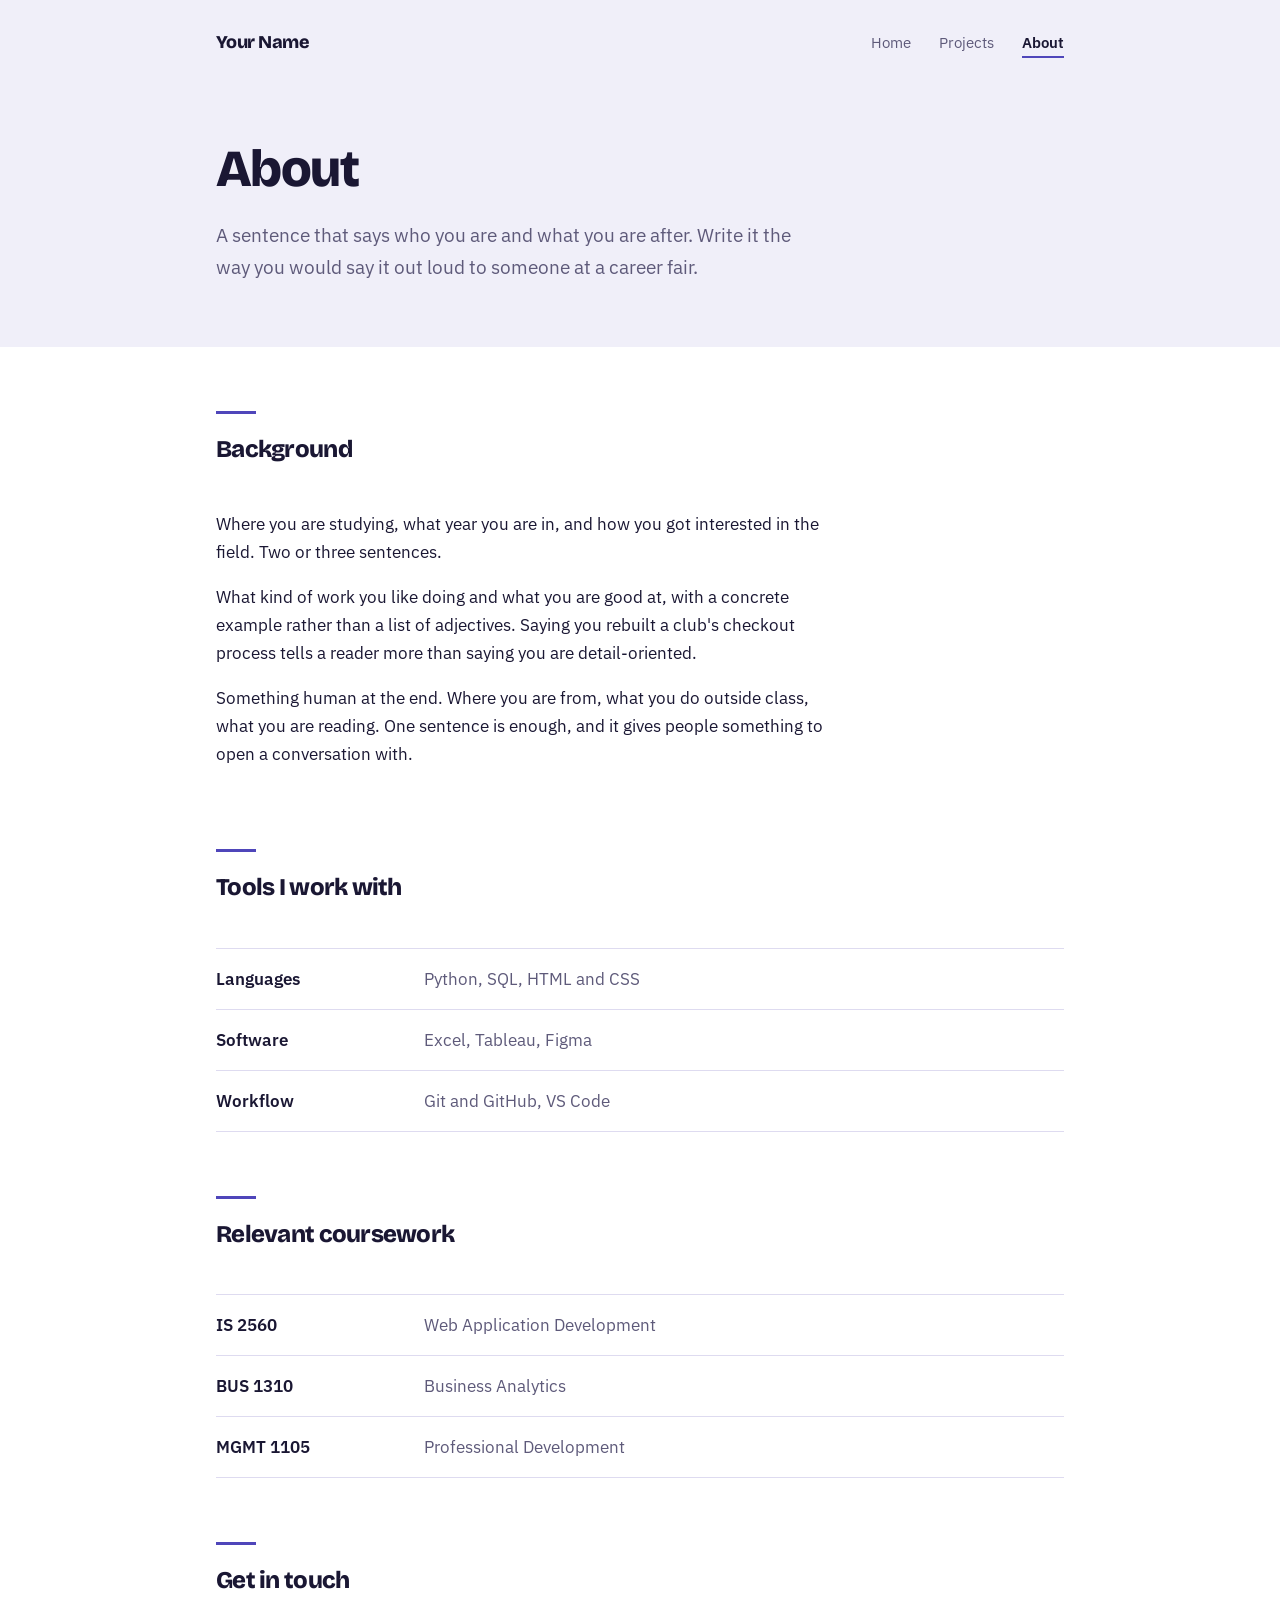
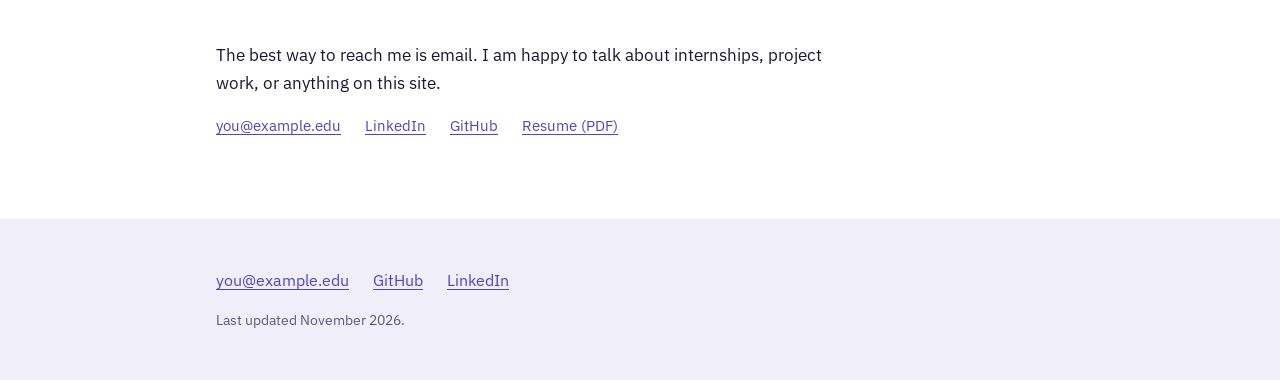
==== about.html @ ae378e98 "Add files via upload" ====
<!DOCTYPE html>
<html lang="en">
<head>
<meta charset="utf-8">
<meta name="viewport" content="width=device-width, initial-scale=1">

<title>About — Your Name</title>
<meta name="description" content="About Your Name, [major] student at [school].">

<link rel="preconnect" href="https://fonts.googleapis.com">
<link rel="preconnect" href="https://fonts.gstatic.com" crossorigin>
<link href="https://fonts.googleapis.com/css2?family=Bricolage+Grotesque:opsz,wght@12..96,600;12..96,700;12..96,800&family=IBM+Plex+Sans:ital,wght@0,400;0,600;1,400&display=swap" rel="stylesheet">
<link rel="stylesheet" href="style.css">
</head>

<body>
<a class="skip" href="#main">Skip to content</a>

<div class="band">
  <div class="wrap">

    <header class="site-header">
      <a class="wordmark" href="index.html">Your Name</a>
      <nav class="site-nav" aria-label="Main">
        <ul>
          <li><a href="index.html">Home</a></li>
          <li><a href="projects.html">Projects</a></li>
          <li><a href="about.html" aria-current="page">About</a></li>
        </ul>
      </nav>
    </header>

    <div class="page-head">
      <h1 class="page-title">About</h1>
      <p class="lede">
        A sentence that says who you are and what you are after. Write it the
        way you would say it out loud to someone at a career fair.
      </p>
    </div>

  </div>
</div>

<main id="main">
  <div class="wrap">

    <section class="section">
      <h2>Background</h2>

      <!-- To add a photo of yourself, upload it to an "images" folder
           and uncomment the line below.
      <img class="portrait" src="images/portrait.jpg" alt="Portrait of Your Name">
      -->

      <p>
        Where you are studying, what year you are in, and how you got
        interested in the field. Two or three sentences.
      </p>
      <p>
        What kind of work you like doing and what you are good at, with a
        concrete example rather than a list of adjectives. Saying you rebuilt a
        club's checkout process tells a reader more than saying you are
        detail-oriented.
      </p>
      <p>
        Something human at the end. Where you are from, what you do outside
        class, what you are reading. One sentence is enough, and it gives people
        something to open a conversation with.
      </p>
    </section>

    <section class="section">
      <h2>Tools I work with</h2>
      <ul class="pairs">
        <li>
          <span class="term">Languages</span>
          <p class="detail">Python, SQL, HTML and CSS</p>
        </li>
        <li>
          <span class="term">Software</span>
          <p class="detail">Excel, Tableau, Figma</p>
        </li>
        <li>
          <span class="term">Workflow</span>
          <p class="detail">Git and GitHub, VS Code</p>
        </li>
      </ul>
    </section>

    <section class="section">
      <h2>Relevant coursework</h2>
      <ul class="pairs">
        <li>
          <span class="term">IS 2560</span>
          <p class="detail">Web Application Development</p>
        </li>
        <li>
          <span class="term">BUS 1310</span>
          <p class="detail">Business Analytics</p>
        </li>
        <li>
          <span class="term">MGMT 1105</span>
          <p class="detail">Professional Development</p>
        </li>
      </ul>
    </section>

    <section class="section">
      <h2>Get in touch</h2>
      <p>
        The best way to reach me is email. I am happy to talk about internships,
        project work, or anything on this site.
      </p>
      <ul class="inline-list">
        <li><a href="mailto:you@example.edu">you@example.edu</a></li>
        <li><a href="https://www.linkedin.com/in/yourusername">LinkedIn</a></li>
        <li><a href="https://github.com/yourusername">GitHub</a></li>
        <li><a href="resume.pdf">Resume (PDF)</a></li>
      </ul>
    </section>

  </div>
</main>

<footer class="band colophon">
  <div class="wrap">
    <ul class="inline-list">
      <li><a href="mailto:you@example.edu">you@example.edu</a></li>
      <li><a href="https://github.com/yourusername">GitHub</a></li>
      <li><a href="https://www.linkedin.com/in/yourusername">LinkedIn</a></li>
    </ul>
    <p>Last updated November 2026.</p>
  </div>
</footer>

</body>
</html>
---- style.css ----
/* ============================================================
   Shared styles for every page.
   Change something here and it updates the whole site.
   ============================================================ */

:root {
  --paper:   #ffffff;
  --surface: #f0eff9;   /* pale lavender, used for the top and bottom bands */
  --ink:     #1a1733;   /* deep indigo, nearly black */
  --muted:   #5e5a7a;
  --rule:    #dedbf0;
  --accent:  #4f46ba;   /* links, nav marker, section rules */
}

@media (prefers-color-scheme: dark) {
  :root {
    --paper:   #141226;
    --surface: #1d1a38;
    --ink:     #ebe9f7;
    --muted:   #a9a4c4;
    --rule:    #322e54;
    --accent:  #a9a2f5;
  }
}

*, *::before, *::after { box-sizing: border-box; }

html { -webkit-text-size-adjust: 100%; scroll-behavior: smooth; }

body {
  margin: 0;
  background: var(--paper);
  color: var(--ink);
  font-family: "IBM Plex Sans", -apple-system, BlinkMacSystemFont, "Segoe UI", sans-serif;
  font-size: 1.0625rem;
  line-height: 1.65;
  -webkit-font-smoothing: antialiased;
}

h1, h2, h3, .wordmark {
  font-family: "Bricolage Grotesque", "IBM Plex Sans", sans-serif;
  letter-spacing: -0.03em;
}

.wrap { max-width: 56rem; margin: 0 auto; padding: 0 1.5rem; }

a { color: var(--accent); text-decoration: underline; text-underline-offset: 0.18em; }
a:hover { text-decoration-thickness: 2px; }
a:focus-visible { outline: 2px solid var(--accent); outline-offset: 3px; border-radius: 2px; }

img { max-width: 100%; height: auto; display: block; }

.skip {
  position: absolute; left: -9999px;
  background: var(--paper); color: var(--ink);
  padding: 0.5rem 0.75rem;
}
.skip:focus { left: 1.5rem; top: 1rem; z-index: 10; }

/* ---- the tinted bands at the top and bottom of every page ---- */

.band { background: var(--surface); }

/* ---- navigation ---- */

.site-header {
  display: flex;
  flex-wrap: wrap;
  align-items: baseline;
  justify-content: space-between;
  gap: 0.75rem 2rem;
  padding: 1.75rem 0;
}

.wordmark {
  color: var(--ink);
  font-weight: 800;
  font-size: 1.125rem;
  text-decoration: none;
}
.wordmark:hover { color: var(--accent); }

.site-nav ul {
  margin: 0; padding: 0; list-style: none;
  display: flex; gap: 1.75rem;
  font-size: 0.9375rem;
}

.site-nav a {
  color: var(--muted);
  text-decoration: none;
  padding-bottom: 0.25rem;
  border-bottom: 2px solid transparent;
}
.site-nav a:hover { color: var(--ink); }

/* marks whichever page you are currently on */
.site-nav a[aria-current="page"] {
  color: var(--ink);
  font-weight: 600;
  border-bottom-color: var(--accent);
}

/* ---- page headings, inside the tinted band ---- */

.page-head { padding: 3.5rem 0 4rem; }
.page-head.hero { padding: 5rem 0 5.5rem; }

.page-title {
  margin: 0;
  font-size: clamp(2.25rem, 7vw, 3.25rem);
  font-weight: 800;
  line-height: 1.05;
}

.page-head.hero .page-title {
  font-size: clamp(3rem, 11vw, 5rem);
  line-height: 0.95;
}

.lede {
  margin: 1.5rem 0 0;
  max-width: 36rem;
  font-size: 1.1875rem;
  color: var(--muted);
}

/* the small "available for..." line under the hero */
.status {
  display: inline-flex;
  align-items: center;
  gap: 0.5rem;
  margin: 2rem 0 0;
  font-size: 0.9375rem;
  color: var(--ink);
}
.status::before {
  content: "";
  width: 0.5rem; height: 0.5rem;
  border-radius: 50%;
  background: var(--accent);
}

/* ---- sections ---- */

.section { padding: 4rem 0 0; }

.section > h2 {
  margin: 0 0 2.5rem;
  font-size: 1.5rem;
  font-weight: 800;
}

.section > h2::before {
  content: "";
  display: block;
  width: 2.5rem;
  height: 3px;
  margin-bottom: 1rem;
  background: var(--accent);
}

.section p { max-width: 38rem; }

/* ---- project list ---- */

.work { margin: 0; padding: 0; list-style: none; }

.work > li + li { margin-top: 3.5rem; padding-top: 3.5rem; border-top: 1px solid var(--rule); }

.project { display: grid; gap: 1.5rem; align-items: start; }

@media (min-width: 46rem) {
  .project { grid-template-columns: 19rem 1fr; gap: 2.5rem; }
}

/* screenshot, or the placeholder that stands in for one */
.shot {
  aspect-ratio: 16 / 10;
  border-radius: 8px;
  overflow: hidden;
  background: var(--surface);
}

.shot-empty {
  display: flex;
  align-items: center;
  justify-content: center;
  border: 1px dashed var(--rule);
  color: var(--muted);
  font-size: 0.875rem;
  text-align: center;
  padding: 1rem;
}

.shot img { width: 100%; height: 100%; object-fit: cover; }

.when {
  margin: 0 0 0.5rem;
  font-size: 0.875rem;
  color: var(--muted);
}

.project h3 {
  margin: 0 0 0.75rem;
  font-size: 1.5rem;
  font-weight: 700;
  line-height: 1.2;
}

.project p { margin: 0 0 0.875rem; max-width: 38rem; }

.built { color: var(--muted); font-size: 0.9375rem; }

.project-links,
.inline-list {
  margin: 0; padding: 0; list-style: none;
  display: flex; flex-wrap: wrap;
  gap: 0.5rem 1.5rem;
  font-size: 0.9375rem;
}

/* ---- labelled lists, used for tools and coursework ---- */

.pairs { margin: 0; padding: 0; list-style: none; }

.pairs li {
  display: grid;
  gap: 0.25rem 2rem;
  padding: 1rem 0;
  border-top: 1px solid var(--rule);
}
.pairs li:last-child { border-bottom: 1px solid var(--rule); }

@media (min-width: 42rem) {
  .pairs li { grid-template-columns: 11rem 1fr; }
}

.pairs .term { font-weight: 600; }
.pairs .detail { color: var(--muted); margin: 0; }

/* ---- portrait on the about page ---- */

.portrait {
  width: 10rem;
  border-radius: 8px;
  margin-bottom: 2rem;
}

/* ---- link at the end of a section ---- */

.more { margin-top: 2.5rem; font-size: 1rem; font-weight: 600; }

/* ---- footer ---- */

.colophon { margin-top: 5rem; padding: 3rem 0; }

.colophon p { margin: 1rem 0 0; font-size: 0.875rem; color: var(--muted); }

.colophon .inline-list { font-size: 1rem; }

/* ---- 404 ---- */

.notfound { padding: 6rem 0 7rem; }

@media (prefers-reduced-motion: reduce) {
  html { scroll-behavior: auto; }
  * { transition: none !important; animation: none !important; }
}
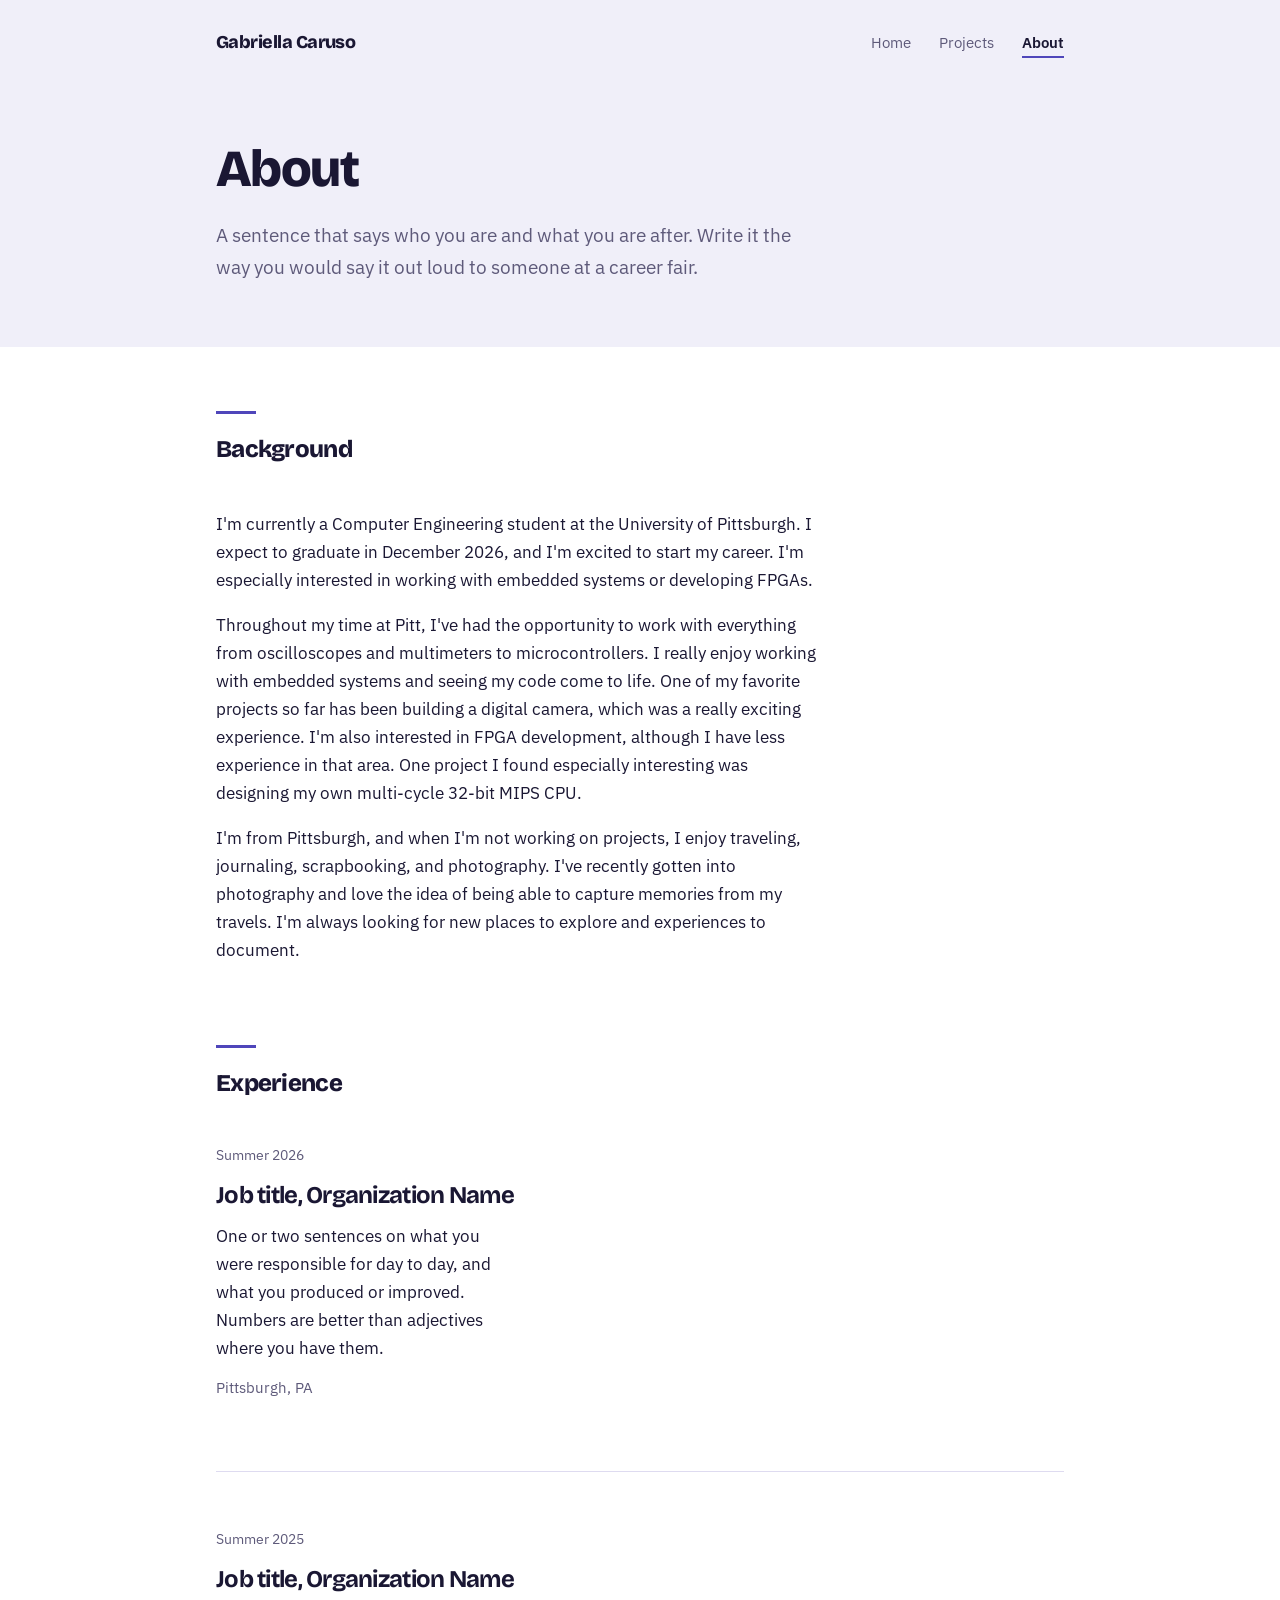
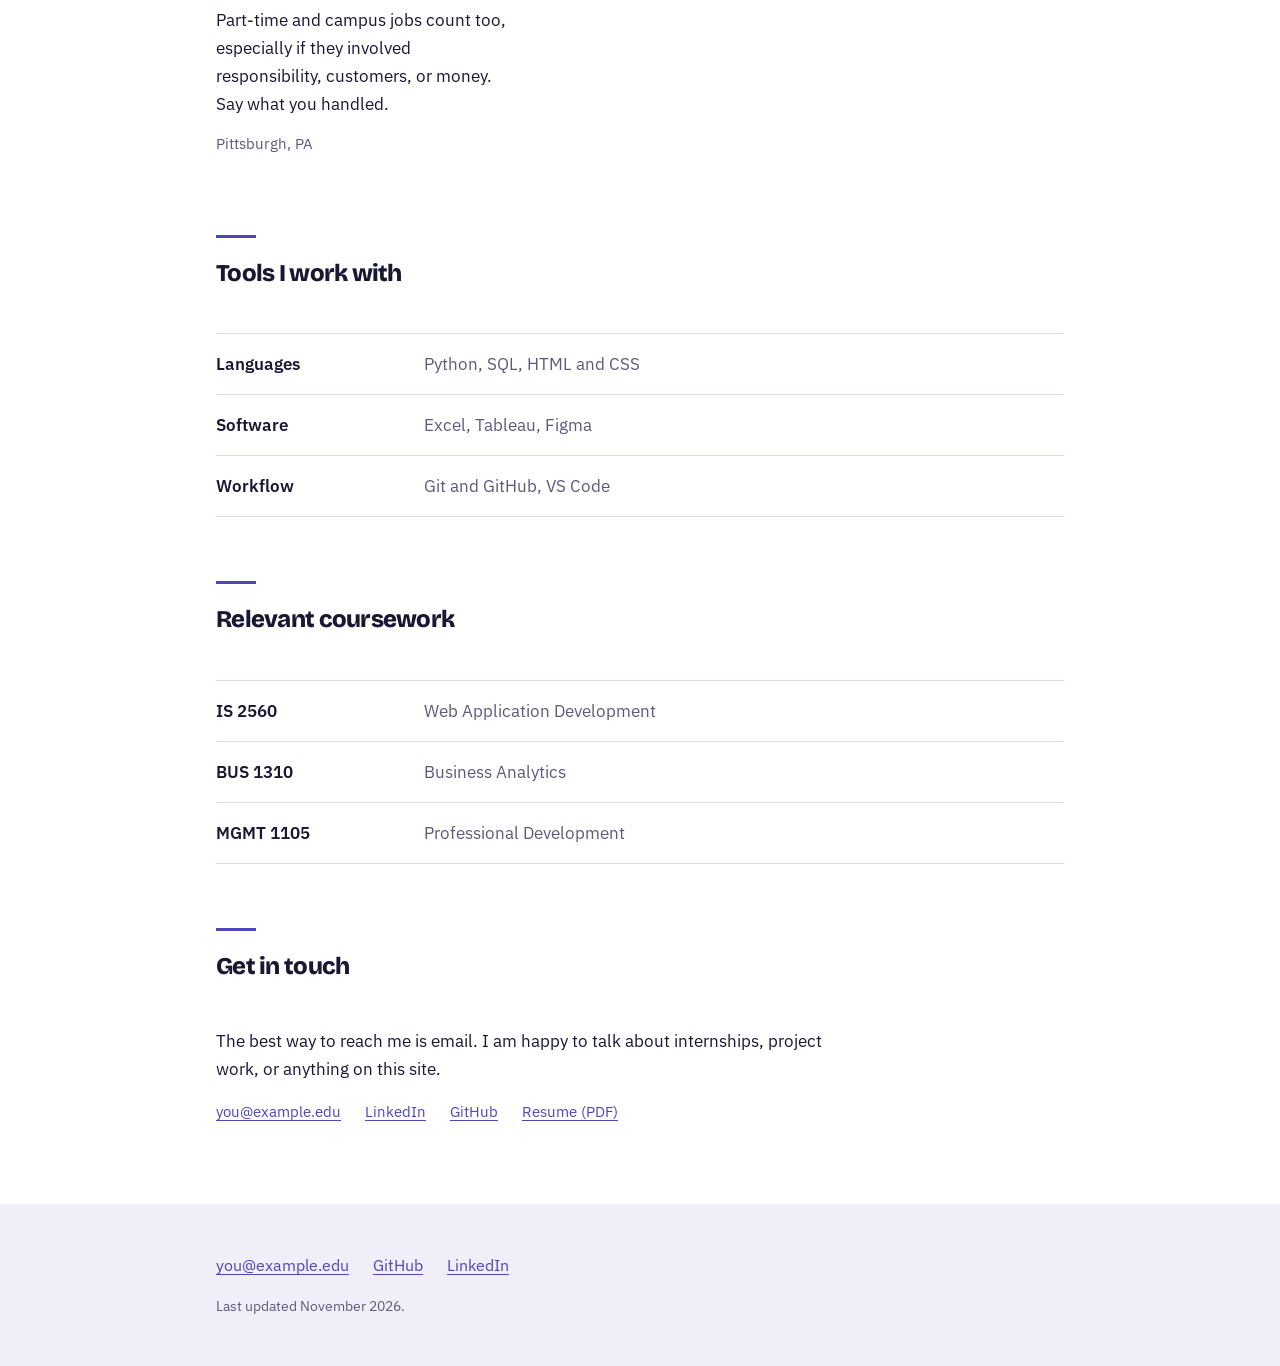
==== commit bd52bdff: "Revise about.html with personal details and experience Updated personal information and added detail" ====
--- a/about.html
+++ b/about.html
@@ -4,8 +4,8 @@
 <meta charset="utf-8">
 <meta name="viewport" content="width=device-width, initial-scale=1">
 
-<title>About — Your Name</title>
-<meta name="description" content="About Your Name, [major] student at [school].">
+<title>About — Gabriella Caruso</title>
+<meta name="description" content="About Gabriella, Computer Engineer student at University of Pittsburgh.">
 
 <link rel="preconnect" href="https://fonts.googleapis.com">
 <link rel="preconnect" href="https://fonts.gstatic.com" crossorigin>
@@ -20,7 +20,7 @@
   <div class="wrap">
 
     <header class="site-header">
-      <a class="wordmark" href="index.html">Your Name</a>
+      <a class="wordmark" href="index.html">Gabriella Caruso</a>
       <nav class="site-nav" aria-label="Main">
         <ul>
           <li><a href="index.html">Home</a></li>
@@ -53,20 +53,65 @@
       -->
 
       <p>
-        Where you are studying, what year you are in, and how you got
-        interested in the field. Two or three sentences.
+        I'm currently a Computer Engineering student at the University of Pittsburgh. 
+        I expect to graduate in December 2026, and I'm excited to start my career.
+        I'm especially interested in working with embedded systems or developing FPGAs.
       </p>
       <p>
-        What kind of work you like doing and what you are good at, with a
-        concrete example rather than a list of adjectives. Saying you rebuilt a
-        club's checkout process tells a reader more than saying you are
-        detail-oriented.
+        Throughout my time at Pitt, I've had the opportunity to work with everything from
+        oscilloscopes and multimeters to microcontrollers. I really enjoy working with embedded 
+        systems and seeing my code come to life. One of my favorite projects so far has been building 
+        a digital camera, which was a really exciting experience. I'm also interested in FPGA 
+        development, although I have less experience in that area. One project I found especially 
+        interesting was designing my own multi-cycle 32-bit MIPS CPU.
+
       </p>
       <p>
-        Something human at the end. Where you are from, what you do outside
-        class, what you are reading. One sentence is enough, and it gives people
-        something to open a conversation with.
+       I'm from Pittsburgh, and when I'm not working on projects, I enjoy traveling, journaling, 
+       scrapbooking, and photography. I've recently gotten into photography and love the idea of 
+       being able to capture memories from my travels. I'm always looking for new places to explore 
+       and experiences to document.
+      
       </p>
+    </section>
+
+    <!-- ==== Internships and jobs, newest first.
+         Copy one <li> block to add another. ==== -->
+    <section class="section">
+      <h2>Experience</h2>
+
+      <ul class="work">
+
+        <li>
+          <article class="project">
+            <div>
+              <p class="when">Summer 2026</p>
+              <h3>Job title, Organization Name</h3>
+              <p>
+                One or two sentences on what you were responsible for day to
+                day, and what you produced or improved. Numbers are better than
+                adjectives where you have them.
+              </p>
+              <p class="built">Pittsburgh, PA</p>
+            </div>
+          </article>
+        </li>
+
+        <li>
+          <article class="project">
+            <div>
+              <p class="when">Summer 2025</p>
+              <h3>Job title, Organization Name</h3>
+              <p>
+                Part-time and campus jobs count too, especially if they involved
+                responsibility, customers, or money. Say what you handled.
+              </p>
+              <p class="built">Pittsburgh, PA</p>
+            </div>
+          </article>
+        </li>
+
+      </ul>
     </section>
 
     <section class="section">
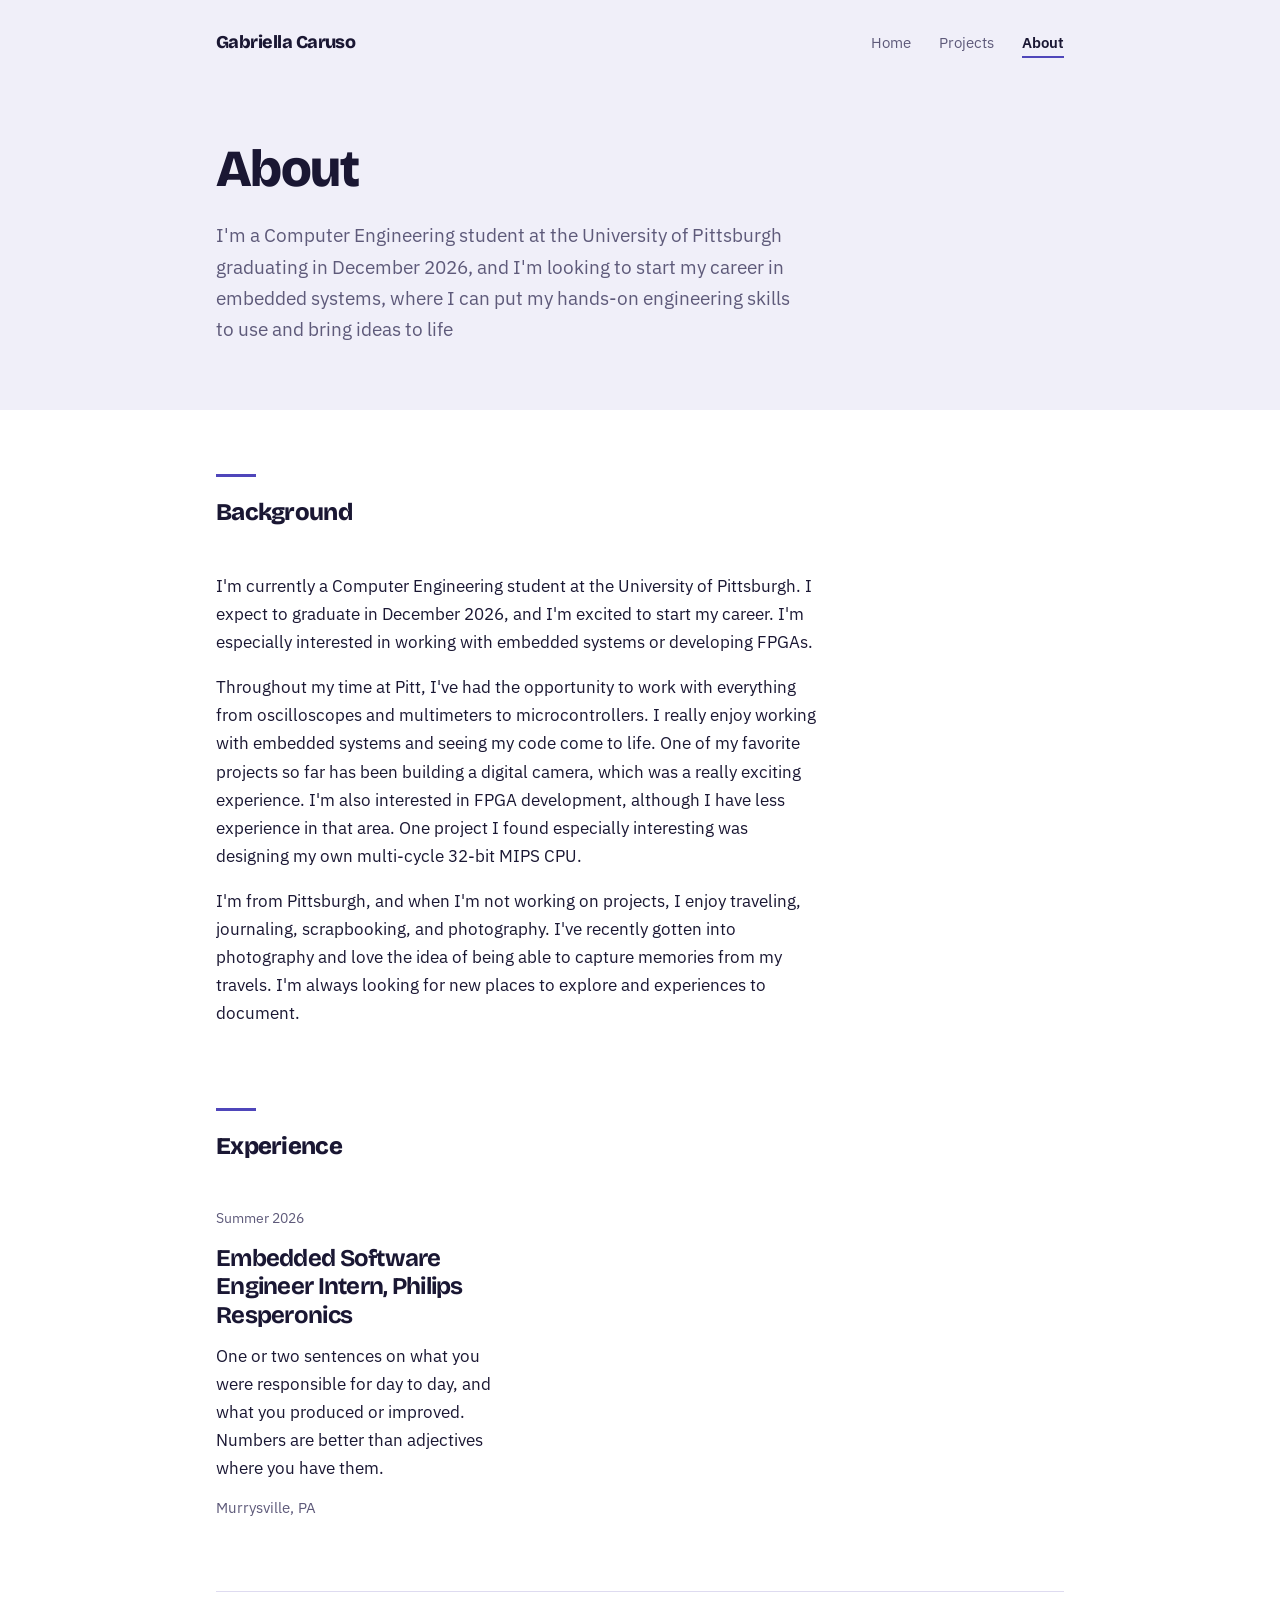
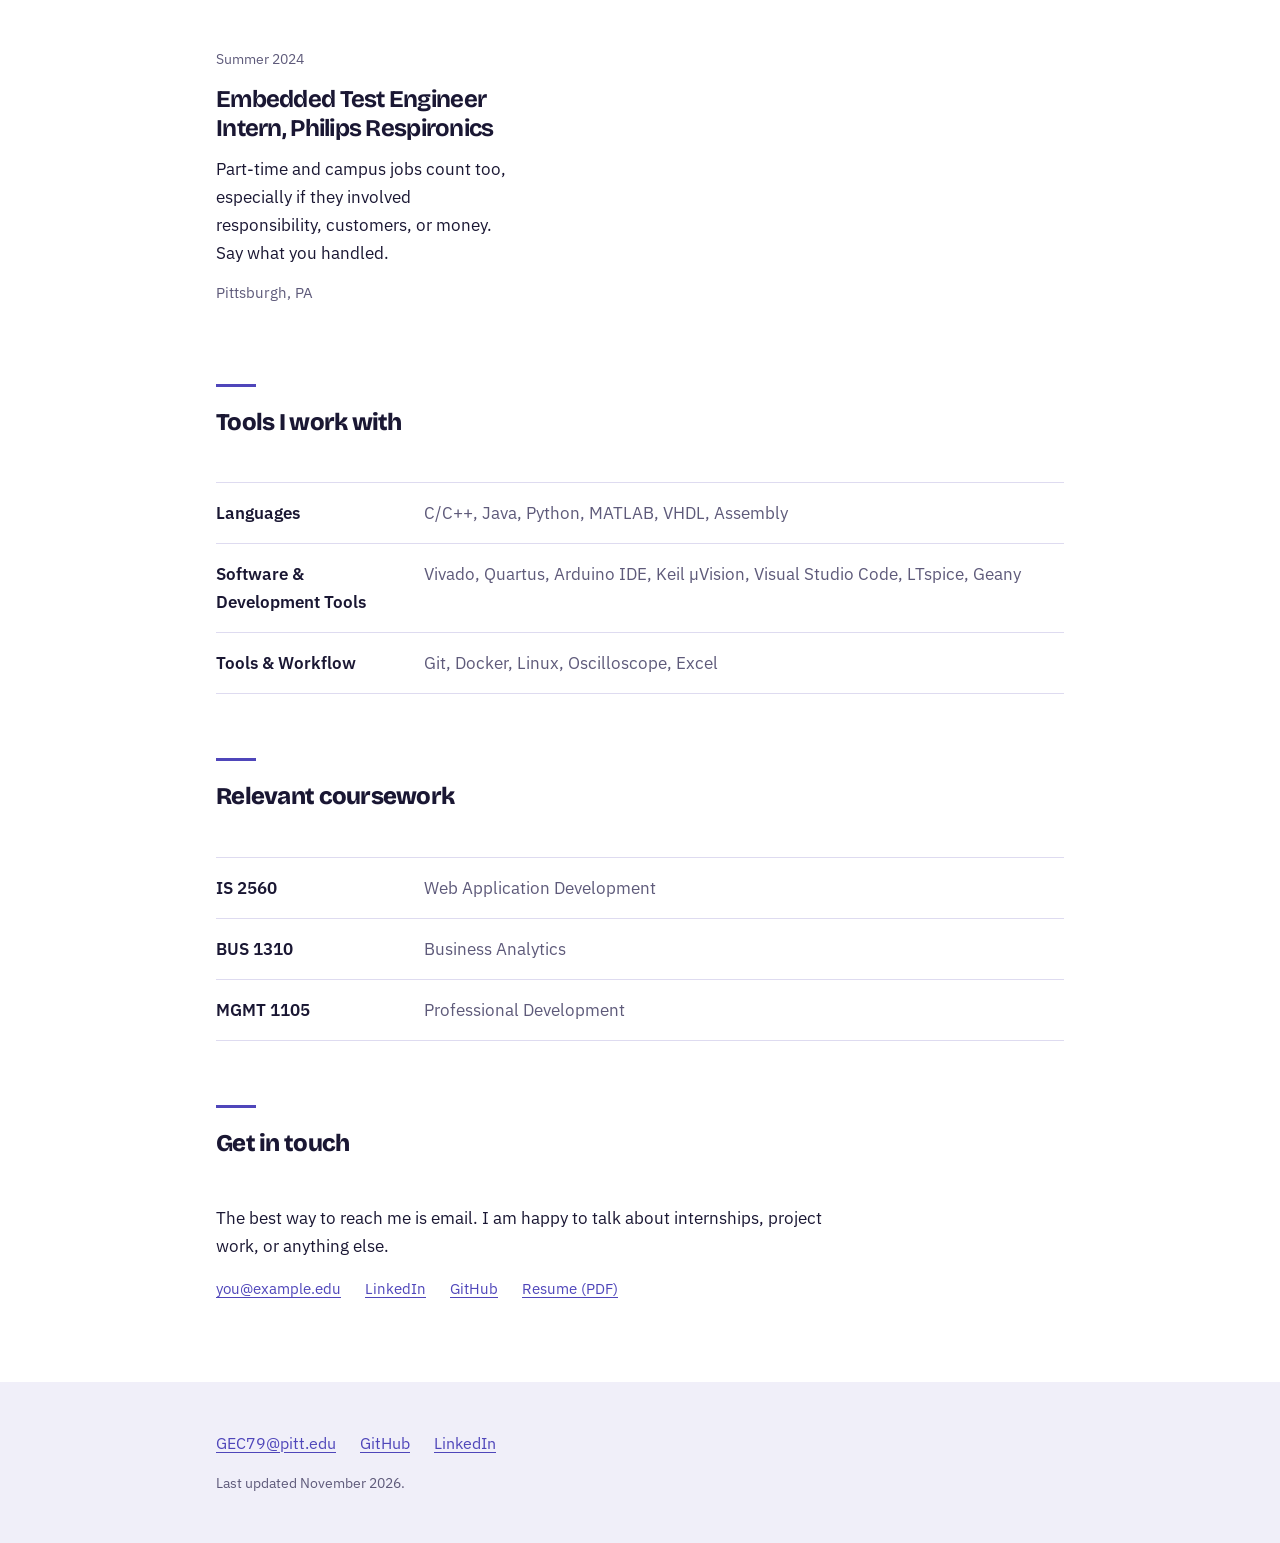
==== commit 153fd693: "Revise about.html with updated personal info and skills Updated personal information and internship " ====
--- a/about.html
+++ b/about.html
@@ -33,8 +33,10 @@
     <div class="page-head">
       <h1 class="page-title">About</h1>
       <p class="lede">
-        A sentence that says who you are and what you are after. Write it the
-        way you would say it out loud to someone at a career fair.
+        I'm a Computer Engineering student at the University of Pittsburgh graduating 
+        in December 2026, and I'm looking to start my career in embedded systems, where 
+        I can put my hands-on engineering skills to use and bring ideas to life
+        
       </p>
     </div>
 
@@ -86,13 +88,13 @@
           <article class="project">
             <div>
               <p class="when">Summer 2026</p>
-              <h3>Job title, Organization Name</h3>
+              <h3>Embedded Software Engineer Intern, Philips Resperonics</h3>
               <p>
                 One or two sentences on what you were responsible for day to
                 day, and what you produced or improved. Numbers are better than
                 adjectives where you have them.
               </p>
-              <p class="built">Pittsburgh, PA</p>
+              <p class="built">Murrysville, PA</p>
             </div>
           </article>
         </li>
@@ -100,8 +102,8 @@
         <li>
           <article class="project">
             <div>
-              <p class="when">Summer 2025</p>
-              <h3>Job title, Organization Name</h3>
+              <p class="when">Summer 2024</p>
+              <h3>Embedded Test Engineer Intern, Philips Respironics</h3>
               <p>
                 Part-time and campus jobs count too, especially if they involved
                 responsibility, customers, or money. Say what you handled.
@@ -119,15 +121,15 @@
       <ul class="pairs">
         <li>
           <span class="term">Languages</span>
-          <p class="detail">Python, SQL, HTML and CSS</p>
+          <p class="detail">C/C++, Java, Python, MATLAB, VHDL, Assembly</p>
         </li>
         <li>
-          <span class="term">Software</span>
-          <p class="detail">Excel, Tableau, Figma</p>
+          <span class="term">Software & Development Tools</span>
+          <p class="detail">Vivado, Quartus, Arduino IDE, Keil µVision, Visual Studio Code, LTspice, Geany</p>
         </li>
         <li>
-          <span class="term">Workflow</span>
-          <p class="detail">Git and GitHub, VS Code</p>
+          <span class="term">Tools & Workflow</span>
+          <p class="detail">Git, Docker, Linux, Oscilloscope, Excel</p>
         </li>
       </ul>
     </section>
@@ -154,7 +156,7 @@
       <h2>Get in touch</h2>
       <p>
         The best way to reach me is email. I am happy to talk about internships,
-        project work, or anything on this site.
+        project work, or anything else.
       </p>
       <ul class="inline-list">
         <li><a href="mailto:you@example.edu">you@example.edu</a></li>
@@ -170,9 +172,9 @@
 <footer class="band colophon">
   <div class="wrap">
     <ul class="inline-list">
-      <li><a href="mailto:you@example.edu">you@example.edu</a></li>
-      <li><a href="https://github.com/yourusername">GitHub</a></li>
-      <li><a href="https://www.linkedin.com/in/yourusername">LinkedIn</a></li>
+      <li><a href="mailto:GEC79@pitt.edu">GEC79@pitt.edu</a></li>
+      <li><a href="https://github.com/gabcaru06">GitHub</a></li>
+      <li><a href="https://www.linkedin.com/in/gabriella-caruso-781856332/">LinkedIn</a></li>
     </ul>
     <p>Last updated November 2026.</p>
   </div>
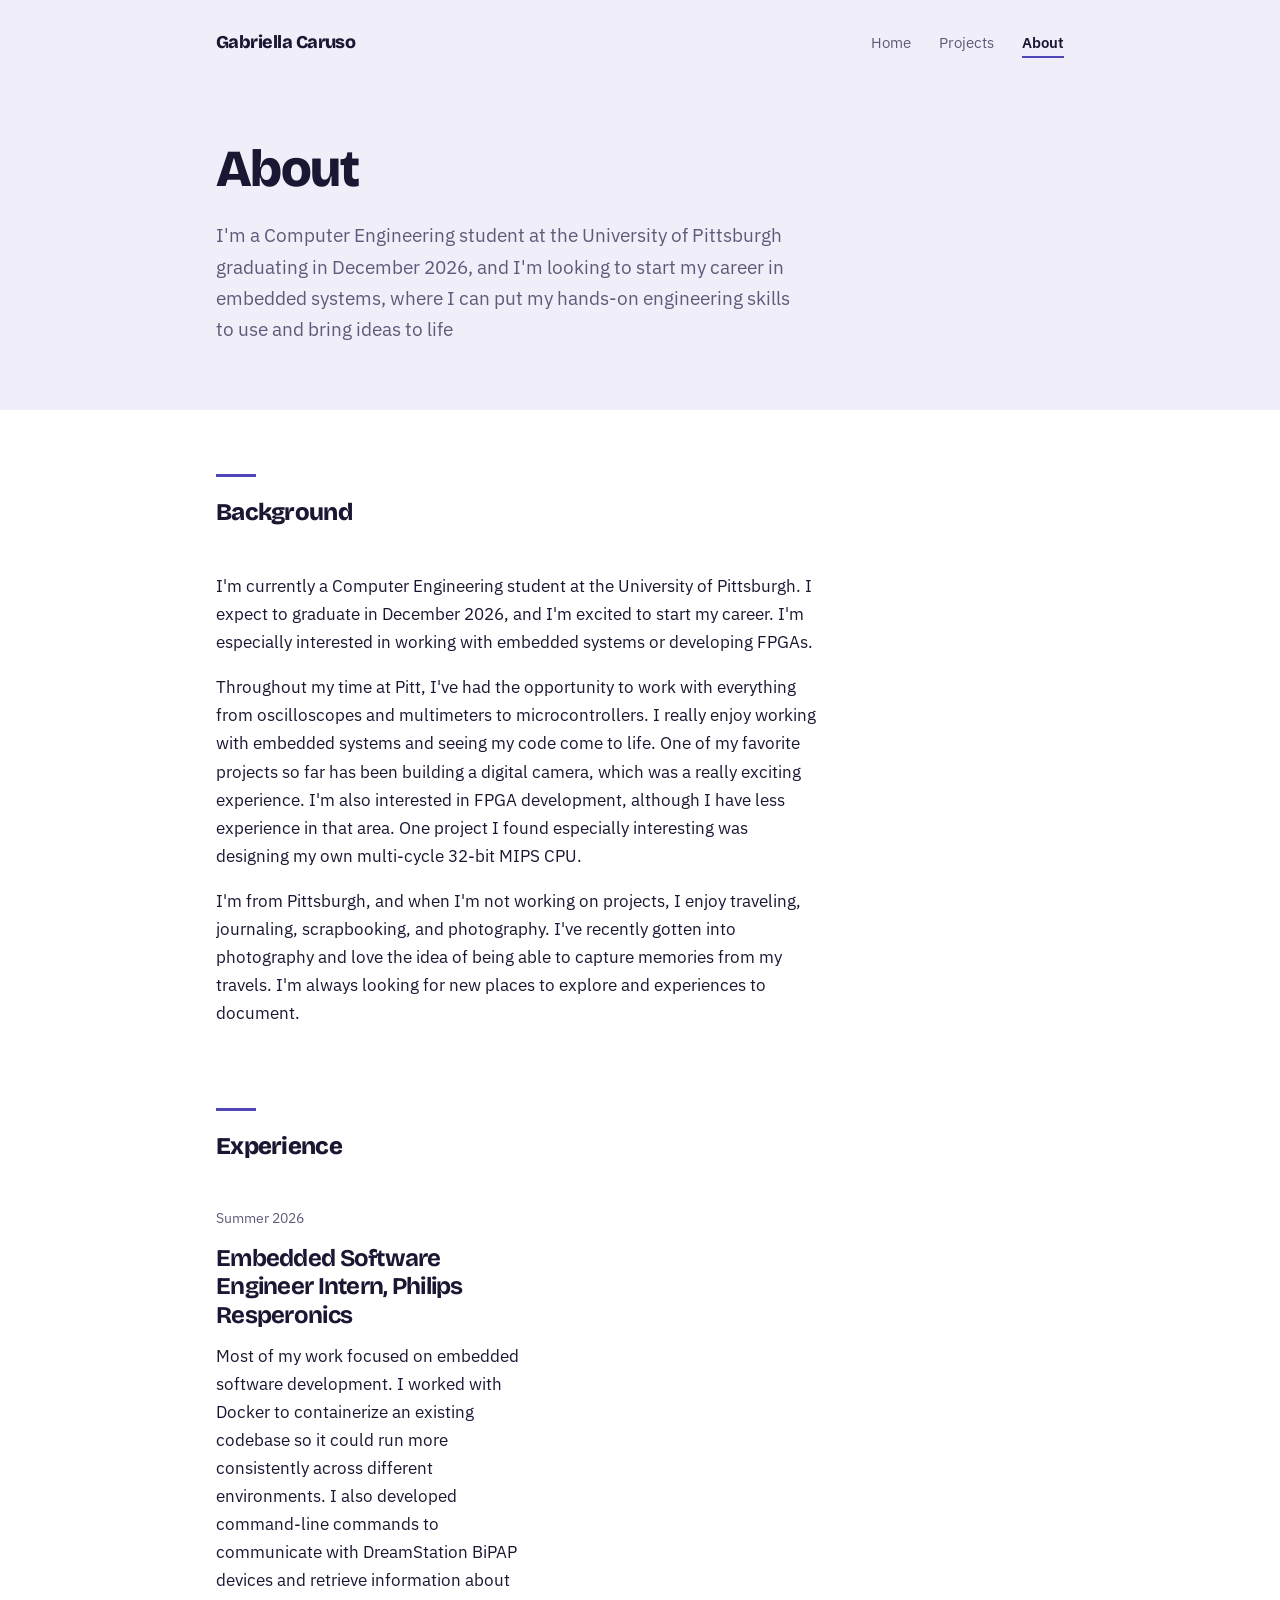
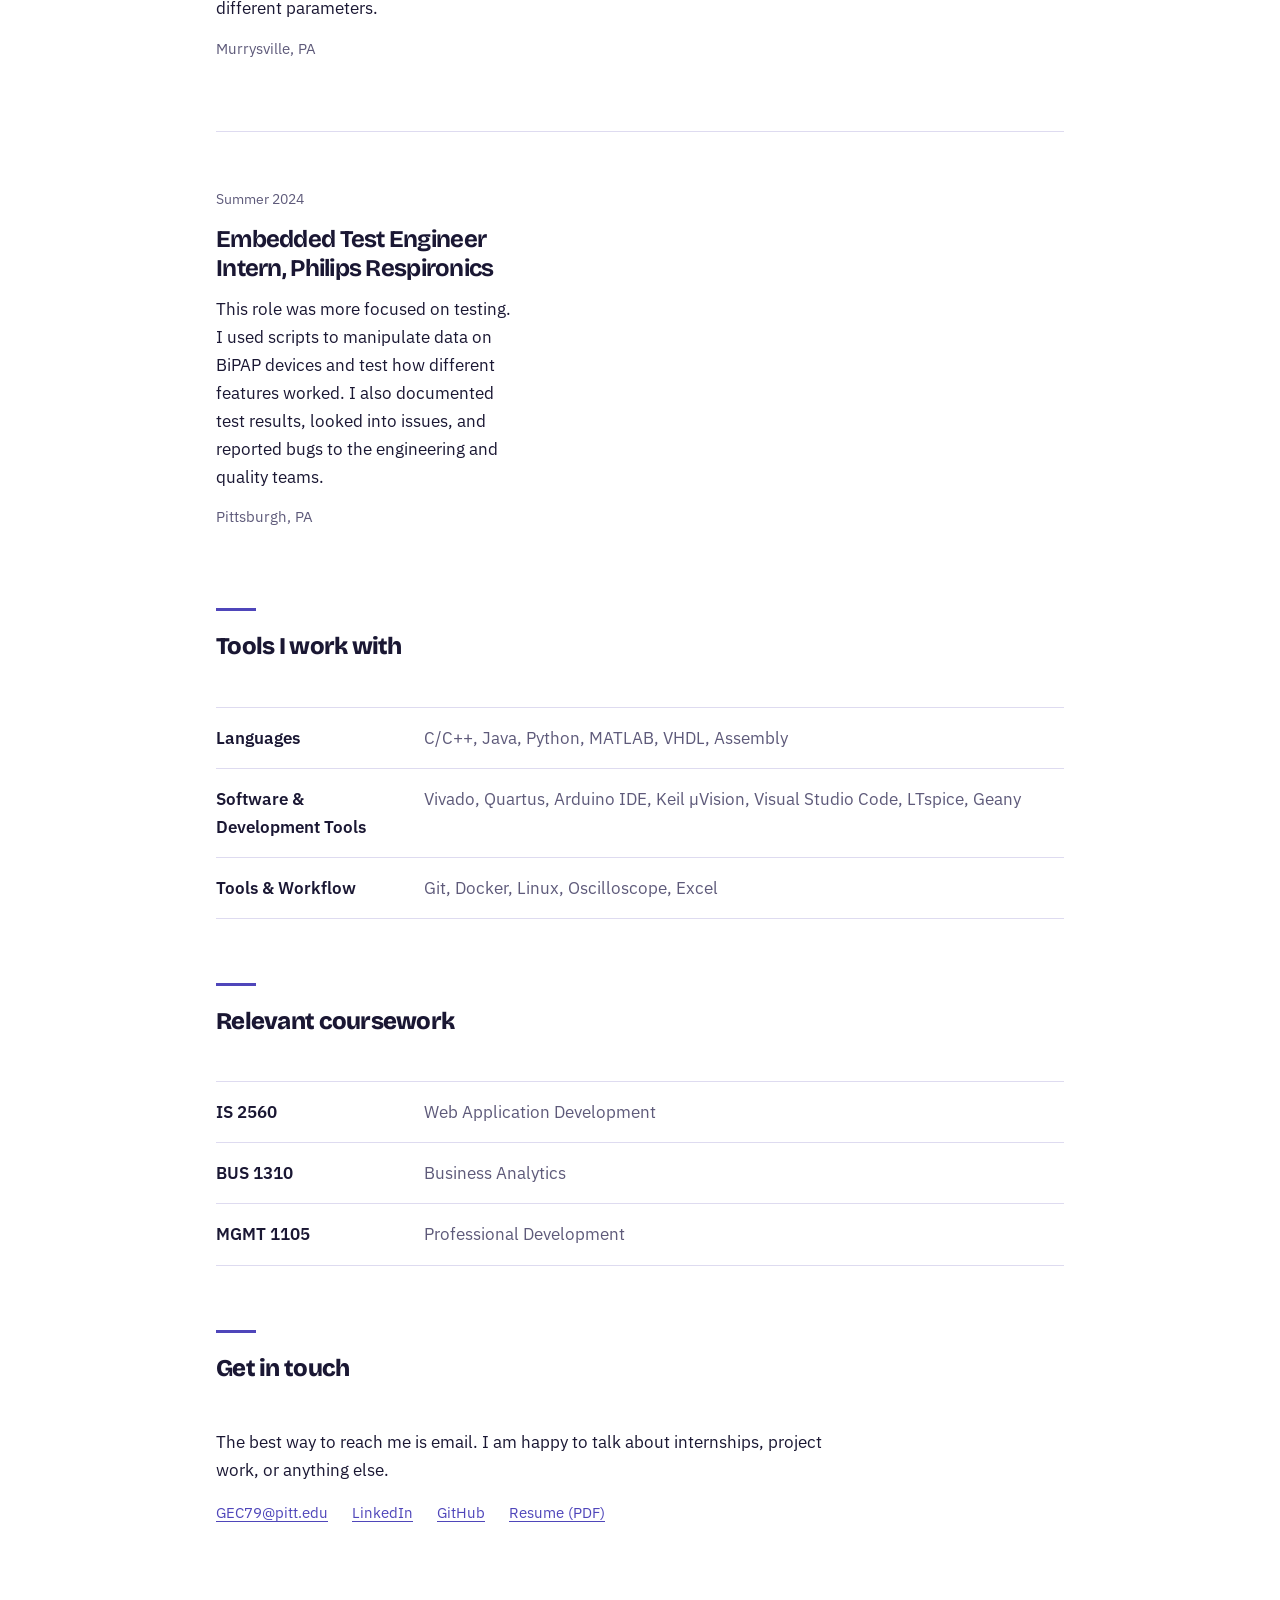
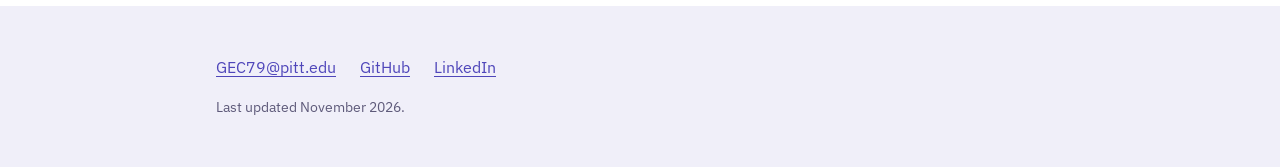
==== commit 116e0db8: "Revise internship details and update contact info Updated internship descriptions to provide specifi" ====
--- a/about.html
+++ b/about.html
@@ -90,9 +90,10 @@
               <p class="when">Summer 2026</p>
               <h3>Embedded Software Engineer Intern, Philips Resperonics</h3>
               <p>
-                One or two sentences on what you were responsible for day to
-                day, and what you produced or improved. Numbers are better than
-                adjectives where you have them.
+                Most of my work focused on embedded software development. I worked with Docker 
+                to containerize an existing codebase so it could run more consistently across 
+                different environments. I also developed command-line commands to communicate 
+                with DreamStation BiPAP devices and retrieve information about different parameters.
               </p>
               <p class="built">Murrysville, PA</p>
             </div>
@@ -105,8 +106,9 @@
               <p class="when">Summer 2024</p>
               <h3>Embedded Test Engineer Intern, Philips Respironics</h3>
               <p>
-                Part-time and campus jobs count too, especially if they involved
-                responsibility, customers, or money. Say what you handled.
+                This role was more focused on testing. I used scripts to manipulate data on BiPAP devices 
+                and test how different features worked. I also documented test results, looked into issues, 
+                and reported bugs to the engineering and quality teams.
               </p>
               <p class="built">Pittsburgh, PA</p>
             </div>
@@ -159,9 +161,9 @@
         project work, or anything else.
       </p>
       <ul class="inline-list">
-        <li><a href="mailto:you@example.edu">you@example.edu</a></li>
-        <li><a href="https://www.linkedin.com/in/yourusername">LinkedIn</a></li>
-        <li><a href="https://github.com/yourusername">GitHub</a></li>
+        <li><a href="mailto:GEC79@pitt.edu">GEC79@pitt.edu</a></li>
+        <li><a href="https://www.linkedin.com/in/gabriella-caruso-781856332/">LinkedIn</a></li>
+        <li><a href="https://github.com/gabcaru06">GitHub</a></li>
         <li><a href="resume.pdf">Resume (PDF)</a></li>
       </ul>
     </section>
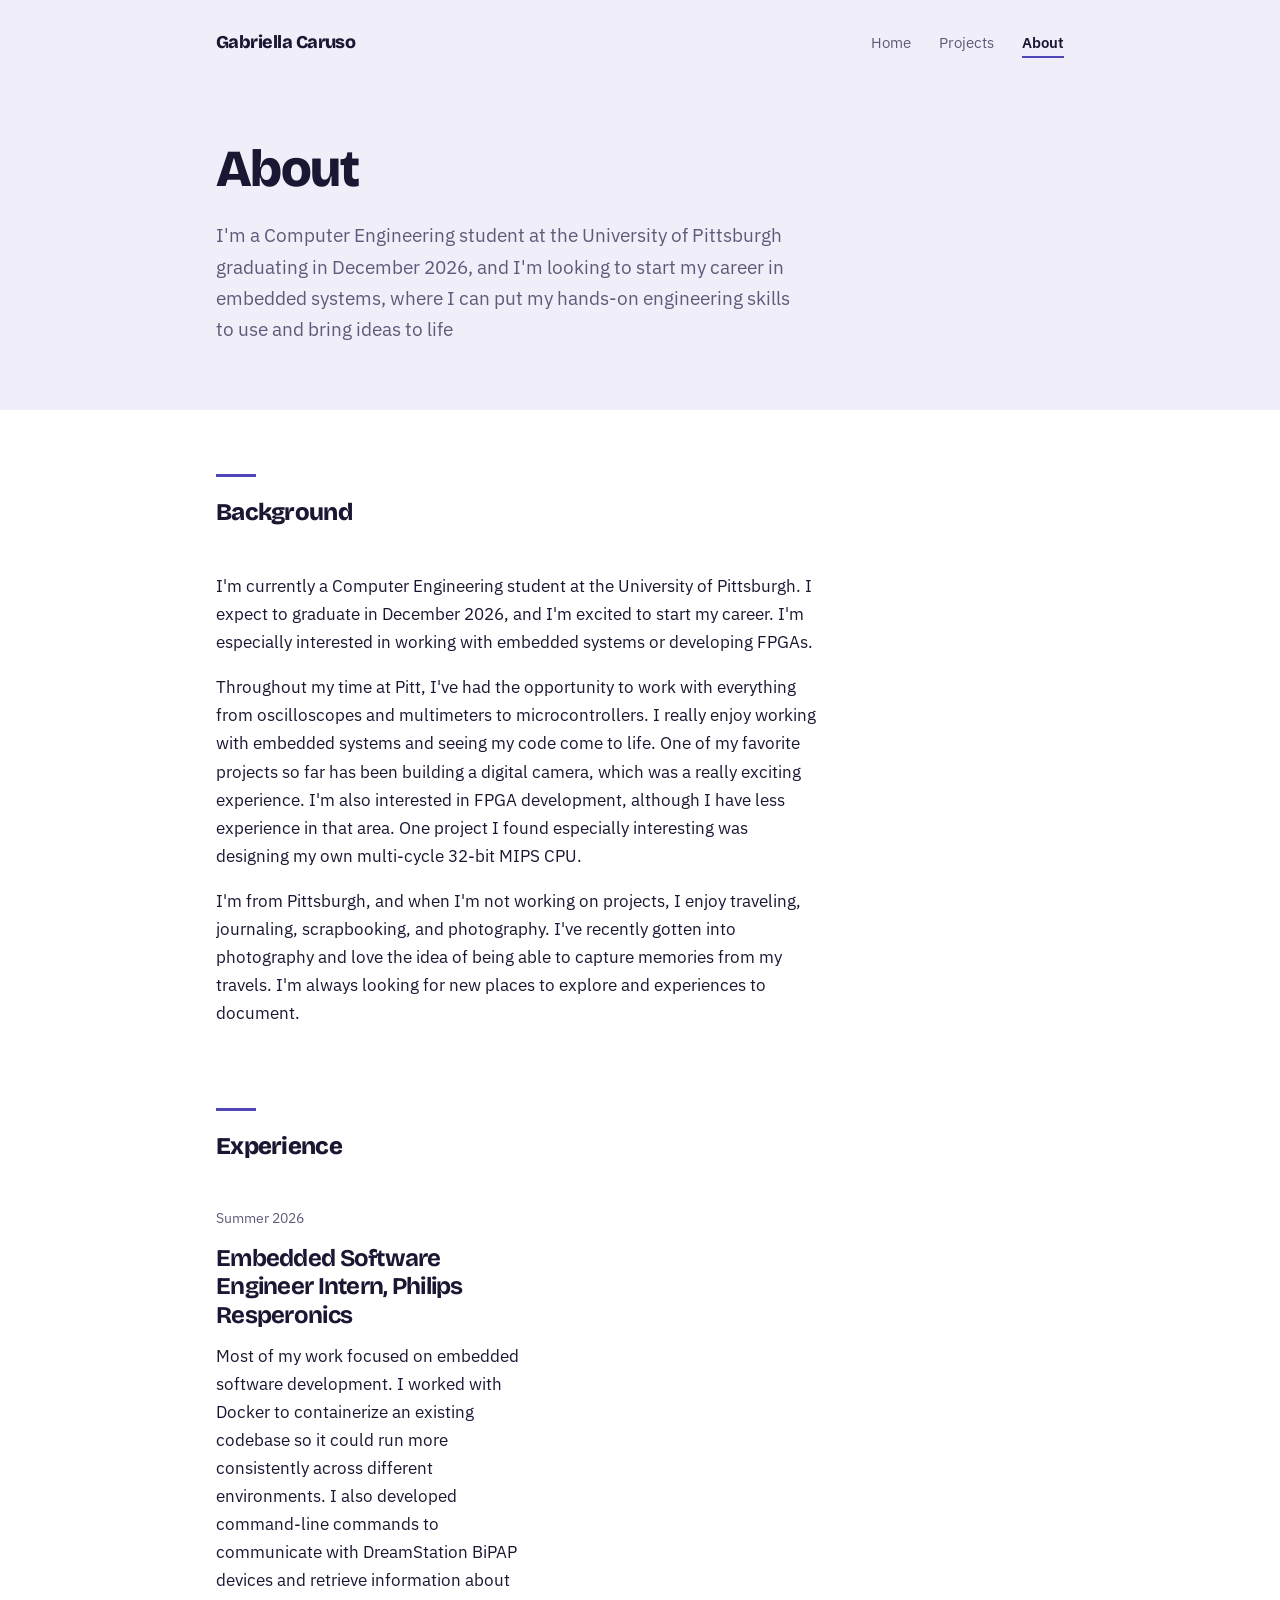
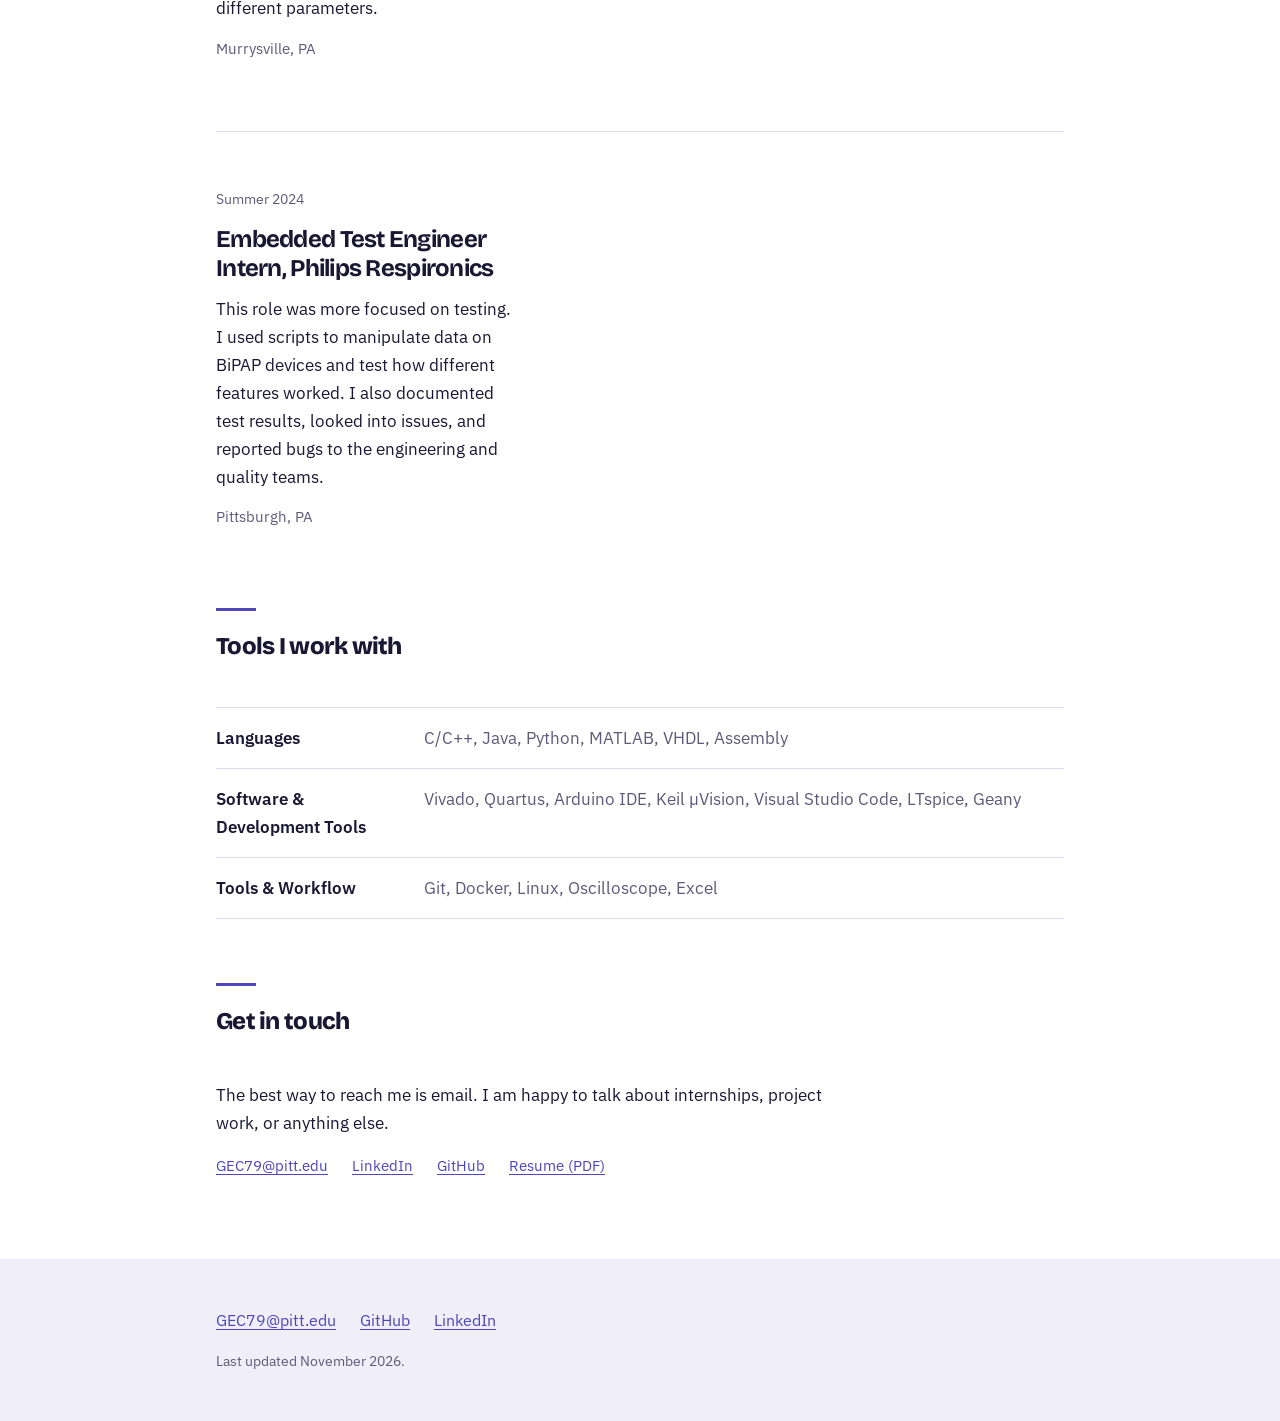
==== commit 10b9347d: "Remove 'Relevant coursework' section from about.html Removed the 'Relevant coursework' section from " ====
--- a/about.html
+++ b/about.html
@@ -136,23 +136,6 @@
       </ul>
     </section>
 
-    <section class="section">
-      <h2>Relevant coursework</h2>
-      <ul class="pairs">
-        <li>
-          <span class="term">IS 2560</span>
-          <p class="detail">Web Application Development</p>
-        </li>
-        <li>
-          <span class="term">BUS 1310</span>
-          <p class="detail">Business Analytics</p>
-        </li>
-        <li>
-          <span class="term">MGMT 1105</span>
-          <p class="detail">Professional Development</p>
-        </li>
-      </ul>
-    </section>
 
     <section class="section">
       <h2>Get in touch</h2>
--- a/style.css
+++ b/style.css
@@ -174,15 +174,20 @@
   .project { grid-template-columns: 19rem 1fr; gap: 2.5rem; }
 }
 
-/* screenshot, or the placeholder that stands in for one */
+/* Screenshot box. No fixed aspect ratio, so the box takes the
+   shape of whatever image you put in it. */
 .shot {
-  aspect-ratio: 16 / 10;
   border-radius: 8px;
   overflow: hidden;
   background: var(--surface);
 }
 
+.shot img { width: 100%; height: auto; }
+
+/* The dashed stand-in shown before you add a real image. The
+   min-height only matters while the box is empty. */
 .shot-empty {
+  min-height: 11rem;
   display: flex;
   align-items: center;
   justify-content: center;
@@ -192,8 +197,6 @@
   text-align: center;
   padding: 1rem;
 }
-
-.shot img { width: 100%; height: 100%; object-fit: cover; }
 
 .when {
   margin: 0 0 0.5rem;
